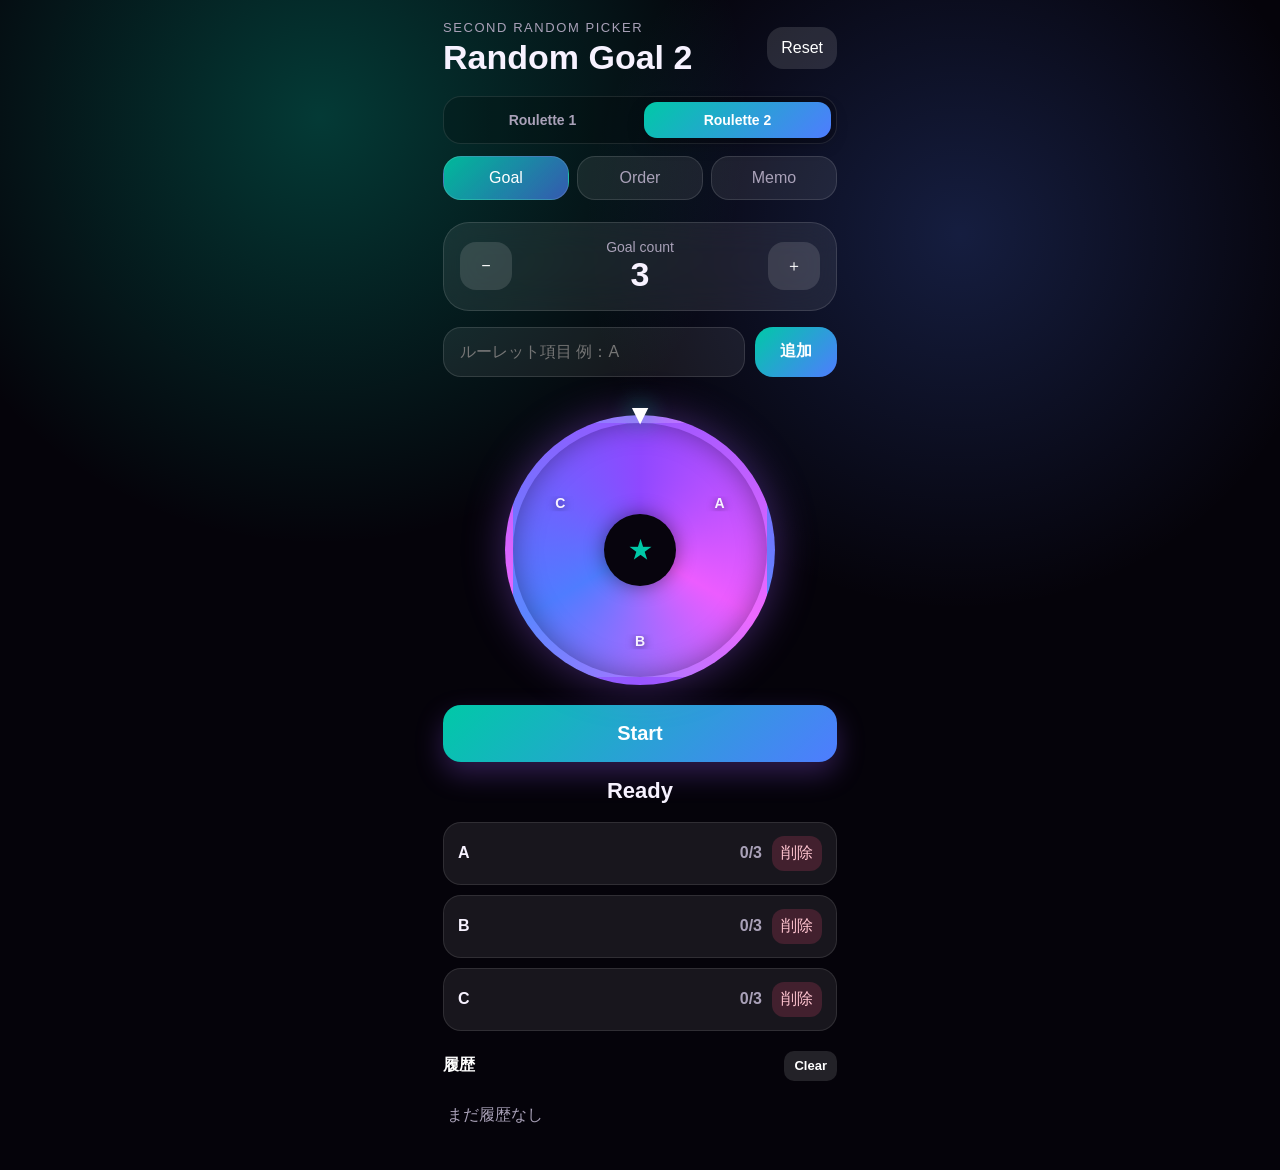
==== roulette2.html @ 1d1f9afa "Add files via upload" ====
<!doctype html>
<html lang="ja">
<head>
  <meta charset="UTF-8" />
  <meta name="viewport" content="width=device-width, initial-scale=1.0, viewport-fit=cover" />
  <meta name="theme-color" content="#05030a" />
  <link rel="manifest" href="manifest.json" />
  <link rel="apple-touch-icon" href="icon.svg" />
  <link rel="stylesheet" href="style.css" />
  <title>Random Goal 2</title>
</head>
<body data-storage-key="randomGoalState2" data-page="2">
  <main class="app">
    <header class="hero"><div><p class="eyebrow">Second random picker</p><h1>Random Goal 2</h1></div><button id="resetAllBtn" class="ghost small">Reset</button></header>
    <nav class="page-switch" aria-label="ルーレット切り替え"><a class="page-link" href="index.html">Roulette 1</a><a class="page-link active" href="roulette2.html" aria-current="page">Roulette 2</a></nav>
    <section class="tabs"><button id="rouletteTab" class="tab active">Goal</button><button id="orderTab" class="tab">Order</button><button id="memoTab" class="tab">Memo</button></section>
    <section id="rouletteMode" class="panel active-panel">
      <div class="goal-card"><button id="minusGoal" class="round">−</button><div><p class="label">Goal count</p><strong id="goalValue">3</strong></div><button id="plusGoal" class="round">＋</button></div>
      <div class="input-row"><input id="itemInput" placeholder="ルーレット項目 例：A" maxlength="18" /><button id="addItemBtn">追加</button></div>
      <div class="wheel-wrap"><div class="pointer">▼</div><div id="wheel" class="wheel"><div class="wheel-center">★</div></div></div>
      <button id="spinBtn" class="primary">Start</button><p id="resultText" class="result">Ready</p><div id="itemsList" class="list"></div>
      <div class="section-title"><span>履歴</span><button id="clearHistoryBtn" class="ghost tiny">Clear</button></div><div id="historyList" class="history-list"></div>
    </section>
    <section id="orderMode" class="panel"><p class="hint">2つ目のOrder。1つ目とは別管理。</p><div class="input-row"><input id="orderInput" placeholder="順番項目 例：A" maxlength="18" /><button id="addOrderBtn">追加</button></div><button id="shuffleBtn" class="primary">ランダムに順番を決める</button><div class="section-title"><span>項目</span></div><div id="orderItemsList" class="list"></div><div class="section-title"><span>結果</span><button id="clearOrderResultsBtn" class="ghost tiny">Clear</button></div><div id="orderList" class="list order-list"></div></section>
    <section id="memoMode" class="panel"><p class="hint">2つ目のメモ。自動保存。</p><textarea id="memoText" placeholder="MEMO"></textarea><p id="memoStatus" class="memo-status">Saved</p></section>
  </main>
  <script src="app.js"></script>
</body>
</html>
---- style.css ----
:root{--bg:#05030a;--card:rgba(255,255,255,.08);--card2:rgba(255,255,255,.12);--text:#f7f2ff;--muted:#a9a1b8;--accent:#9b5cff;--accent2:#ec5cff;--danger:#ff4f7b;--good:#45f5bc}*{box-sizing:border-box;-webkit-tap-highlight-color:transparent}body{margin:0;min-height:100svh;color:var(--text);font-family:-apple-system,BlinkMacSystemFont,"Segoe UI",sans-serif;background:radial-gradient(circle at 25% 10%,rgba(155,92,255,.35),transparent 30%),radial-gradient(circle at 75% 20%,rgba(236,92,255,.18),transparent 28%),var(--bg)}.app{width:min(430px,100%);margin:0 auto;min-height:100svh;padding:max(20px,env(safe-area-inset-top)) 18px max(24px,env(safe-area-inset-bottom))}.hero{display:flex;align-items:center;justify-content:space-between;gap:12px}.eyebrow{margin:0 0 4px;color:var(--muted);font-size:13px;letter-spacing:.12em;text-transform:uppercase}h1{margin:0;font-size:34px;line-height:1}.tabs{display:grid;grid-template-columns:1fr 1fr 1fr;gap:8px;margin:22px 0}.tab,button,input,textarea{font:inherit}.tab{border:1px solid rgba(255,255,255,.12);color:var(--muted);background:var(--card);padding:12px 8px;border-radius:18px}.tab.active{color:#fff;background:linear-gradient(135deg,rgba(155,92,255,.9),rgba(236,92,255,.55))}.panel{display:none}.active-panel{display:block}.goal-card{display:grid;grid-template-columns:52px 1fr 52px;align-items:center;text-align:center;padding:16px;border:1px solid rgba(255,255,255,.12);background:var(--card);border-radius:26px;backdrop-filter:blur(18px)}.label,.hint{margin:0;color:var(--muted);font-size:14px}#goalValue{font-size:34px}.round,.ghost,.small{border:0;color:white;background:var(--card2);border-radius:16px;height:48px}.small{padding:0 14px;height:42px}.tiny{height:30px;padding:0 10px;border-radius:10px;font-size:13px}.input-row{display:grid;grid-template-columns:1fr 82px;gap:10px;margin:16px 0 18px}input,textarea{min-width:0;color:white;border:1px solid rgba(255,255,255,.12);background:rgba(255,255,255,.07);padding:15px 16px;border-radius:18px;outline:none}textarea{width:100%;min-height:330px;resize:vertical;margin-top:14px;line-height:1.55}.input-row button,.primary{border:0;color:white;background:linear-gradient(135deg,var(--accent),var(--accent2));border-radius:18px;font-weight:800}.wheel-wrap{position:relative;height:310px;display:grid;place-items:center;margin-top:6px}.pointer{position:absolute;top:4px;z-index:5;color:#fff;font-size:28px;filter:drop-shadow(0 0 12px var(--accent))}.wheel{position:relative;width:270px;height:270px;border-radius:50%;border:8px solid rgba(255,255,255,.08);background:conic-gradient(from 0deg,#8f48ff,#ec5cff,#4f7cff,#8f48ff);box-shadow:0 0 42px rgba(155,92,255,.38),inset 0 0 28px rgba(0,0,0,.35);transition:transform 1.05s cubic-bezier(.12,.86,.12,1)}.wheel-label{position:absolute;left:50%;top:50%;transform-origin:0 0;font-weight:900;font-size:15px;text-shadow:0 2px 8px rgba(0,0,0,.6);white-space:nowrap}.wheel-center{position:absolute;inset:50%;translate:-50% -50%;width:72px;height:72px;display:grid;place-items:center;border-radius:50%;background:#07040d;color:var(--accent);font-size:25px;box-shadow:0 0 20px rgba(0,0,0,.45)}.primary{width:100%;padding:17px;font-size:20px;box-shadow:0 12px 28px rgba(155,92,255,.28)}.primary:disabled{opacity:.5}.result{text-align:center;min-height:32px;font-size:22px;font-weight:900;margin:16px 0 12px}.list{display:grid;gap:10px;margin-top:12px}.item-card{display:grid;grid-template-columns:1fr auto auto;align-items:center;gap:10px;padding:13px 14px;border:1px solid rgba(255,255,255,.1);background:var(--card);border-radius:18px}.item-card.simple{grid-template-columns:1fr auto}.item-card.done{border-color:rgba(69,245,188,.5);box-shadow:0 0 18px rgba(69,245,188,.12)}.count{color:var(--muted);font-weight:800}.delete{border:0;background:rgba(255,79,123,.18);color:#ffc4d0;border-radius:12px;padding:7px 9px}.order-rank{color:var(--accent);font-weight:900;margin-right:8px}.section-title{display:flex;align-items:center;justify-content:space-between;margin:20px 0 8px;color:#fff;font-weight:900}.history-list{display:flex;gap:10px;overflow-x:auto;padding:4px 0 8px}.history-pill{flex:0 0 auto;display:grid;place-items:center;min-width:48px;height:48px;padding:0 12px;border-radius:999px;background:rgba(155,92,255,.18);border:1px solid rgba(155,92,255,.35);font-weight:900}.empty{color:var(--muted);padding:12px 4px}.memo-status{text-align:right;color:var(--muted);font-size:13px;margin:8px 4px 0}

/* Two-page navigation and responsive overlap fixes */
body[data-page="2"]{--accent:#00c9a7;--accent2:#4f7cff;background:radial-gradient(circle at 25% 10%,rgba(0,201,167,.28),transparent 30%),radial-gradient(circle at 75% 20%,rgba(79,124,255,.22),transparent 28%),var(--bg)}
h1{font-size:clamp(28px,9vw,34px);line-height:1.08;overflow-wrap:anywhere}
.page-switch{display:grid;grid-template-columns:1fr 1fr;gap:8px;margin:20px 0 10px;padding:5px;border:1px solid rgba(255,255,255,.1);background:rgba(0,0,0,.2);border-radius:18px}
.page-link{padding:10px 8px;border-radius:13px;color:var(--muted);text-align:center;text-decoration:none;font-weight:800;font-size:14px}
.page-link.active{color:#fff;background:linear-gradient(135deg,var(--accent),var(--accent2));box-shadow:0 6px 18px rgba(0,0,0,.2)}
.tabs{margin-top:12px}
body[data-page="2"] .tab.active{background:linear-gradient(135deg,rgba(0,201,167,.9),rgba(79,124,255,.65))}
.goal-card{grid-template-columns:52px minmax(0,1fr) 52px}
.wheel-label{width:82px;overflow:hidden;text-overflow:ellipsis;text-align:center;transform-origin:0 0;font-size:clamp(11px,3.5vw,14px);line-height:1.1;white-space:nowrap;pointer-events:none}
.item-card{grid-template-columns:minmax(0,1fr) auto auto}
.item-card strong{min-width:0;overflow-wrap:anywhere}
.item-card.simple{grid-template-columns:minmax(0,1fr) auto}
.history-pill{max-width:180px;min-height:48px;height:auto;padding-top:8px;padding-bottom:8px;overflow-wrap:anywhere;text-align:center}
body[data-page="2"] .history-pill{background:rgba(0,201,167,.16);border-color:rgba(0,201,167,.35)}
@media(max-width:360px){.app{padding-left:12px;padding-right:12px}.wheel-wrap{height:284px}.wheel{width:248px;height:248px}.input-row{grid-template-columns:minmax(0,1fr) 70px}.item-card{gap:7px;padding:12px 10px}}
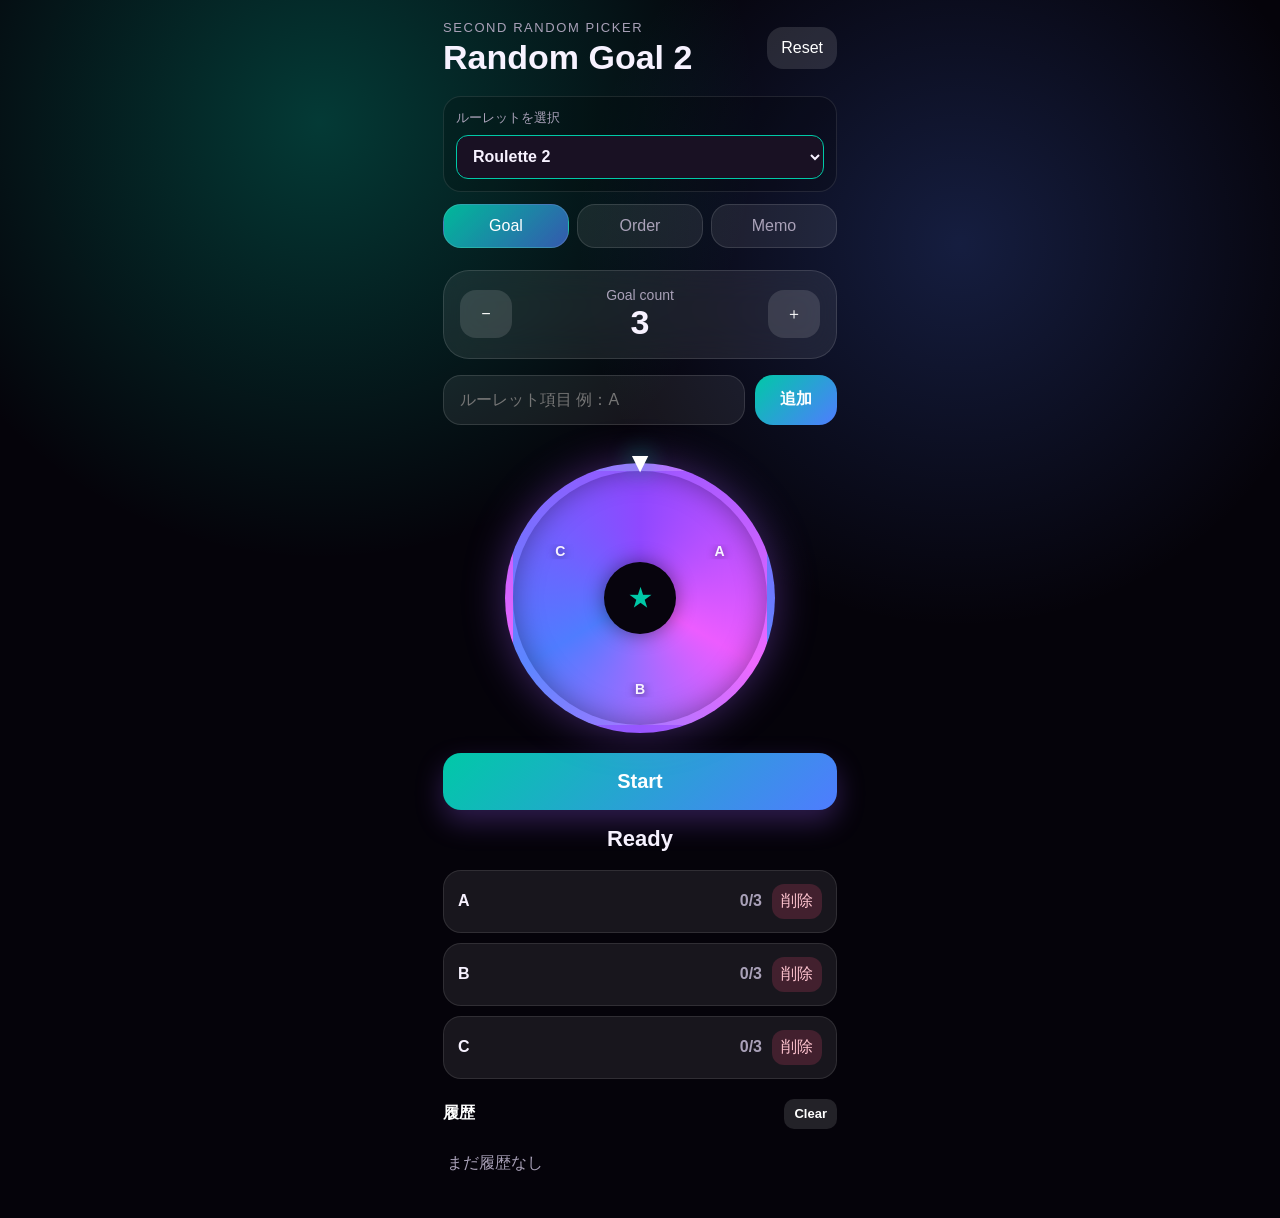
==== commit adab2ef2: "Add files via upload" ====
--- a/roulette2.html
+++ b/roulette2.html
@@ -12,7 +12,14 @@
 <body data-storage-key="randomGoalState2" data-page="2">
   <main class="app">
     <header class="hero"><div><p class="eyebrow">Second random picker</p><h1>Random Goal 2</h1></div><button id="resetAllBtn" class="ghost small">Reset</button></header>
-    <nav class="page-switch" aria-label="ルーレット切り替え"><a class="page-link" href="index.html">Roulette 1</a><a class="page-link active" href="roulette2.html" aria-current="page">Roulette 2</a></nav>
+    <nav class="page-switch" aria-label="ルーレット切り替え">
+      <label for="rouletteSelect">ルーレットを選択</label>
+      <select id="rouletteSelect">
+        <option value="index.html">Roulette 1</option>
+        <option value="roulette2.html" selected>Roulette 2</option>
+        <option value="roulette3.html">Roulette 3</option>
+      </select>
+    </nav>
     <section class="tabs"><button id="rouletteTab" class="tab active">Goal</button><button id="orderTab" class="tab">Order</button><button id="memoTab" class="tab">Memo</button></section>
     <section id="rouletteMode" class="panel active-panel">
       <div class="goal-card"><button id="minusGoal" class="round">−</button><div><p class="label">Goal count</p><strong id="goalValue">3</strong></div><button id="plusGoal" class="round">＋</button></div>
--- a/style.css
+++ b/style.css
@@ -16,3 +16,11 @@
 .history-pill{max-width:180px;min-height:48px;height:auto;padding-top:8px;padding-bottom:8px;overflow-wrap:anywhere;text-align:center}
 body[data-page="2"] .history-pill{background:rgba(0,201,167,.16);border-color:rgba(0,201,167,.35)}
 @media(max-width:360px){.app{padding-left:12px;padding-right:12px}.wheel-wrap{height:284px}.wheel{width:248px;height:248px}.input-row{grid-template-columns:minmax(0,1fr) 70px}.item-card{gap:7px;padding:12px 10px}}
+
+/* Dropdown navigation for the three independent roulettes. */
+.page-switch{grid-template-columns:1fr;padding:12px;gap:8px}
+.page-switch label{font-size:13px;color:var(--muted)}
+.page-switch select{width:100%;min-height:44px;padding:10px 12px;font:inherit;font-weight:700;color:var(--text);background:#191123;border:1px solid var(--accent);border-radius:12px;color-scheme:dark}
+.page-switch select:focus-visible{outline:2px solid var(--accent2);outline-offset:3px}
+body[data-page="3"]{--accent:#ff9b45;--accent2:#ec5c94}
+body[data-page="3"] .tab.active{background:linear-gradient(135deg,var(--accent),var(--accent2))}
